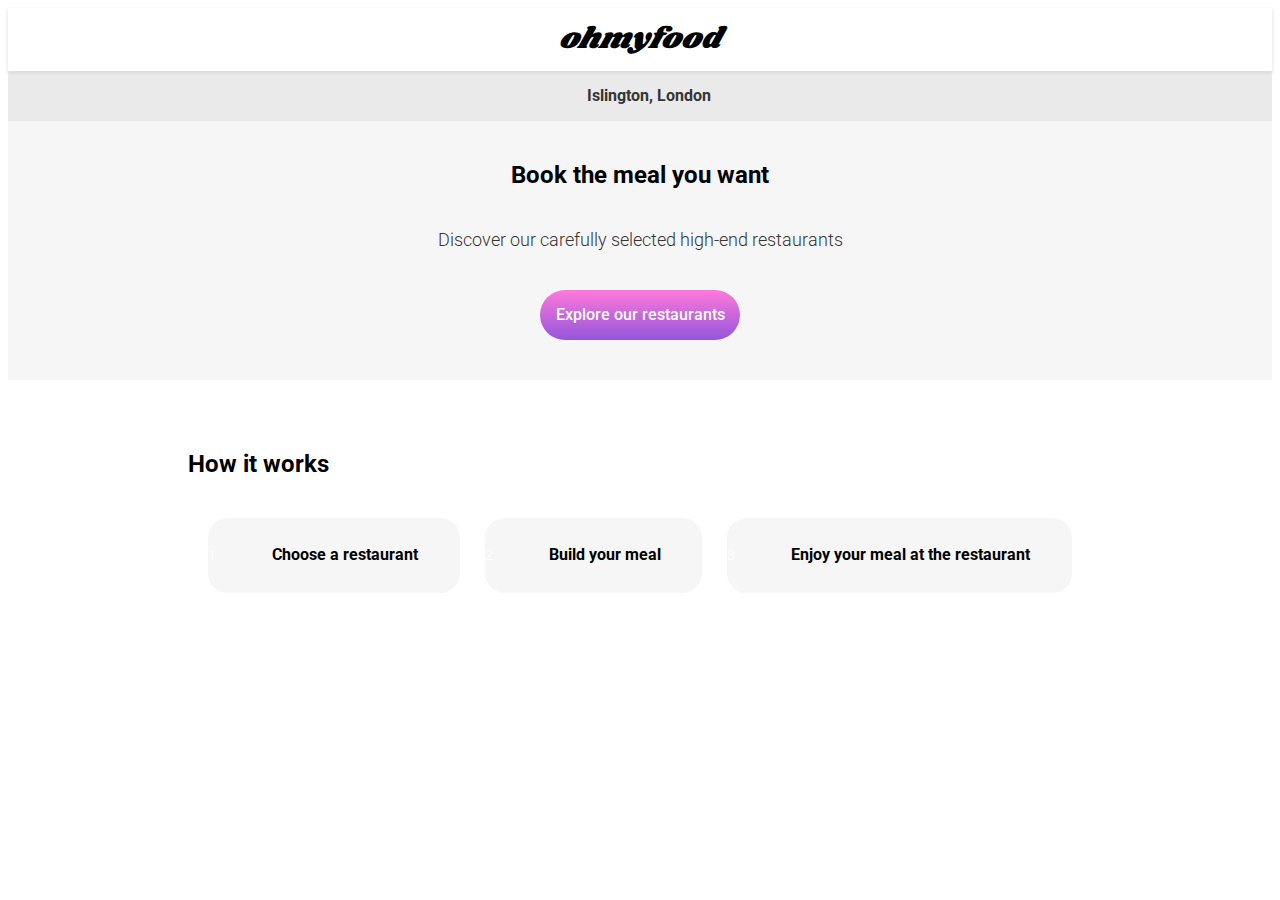
==== index.html @ 56e65142 "Instruction Grid" ====
<!DOCTYPE html>
<html lang="en">

<head>
    <meta charset="UTF-8">
    <meta name="viewport" content="width=device-width, initial-scale=1.0">
    <title>ohmyfood</title>
    <link rel="preconnect" href="https://fonts.googleapis.com">
    <link rel="preconnect" href="https://fonts.gstatic.com" crossorigin>
    <link href='https://fonts.googleapis.com/css?family=Shrikhand' rel='stylesheet'>
    <link href='https://fonts.googleapis.com/css?family=Roboto' rel='stylesheet'>
    <link rel="stylesheet" href="https://cdnjs.cloudflare.com/ajax/libs/font-awesome/6.2.1/css/all.min.css"
        integrity="sha512-MV7K8+y+gLIBoVD59lQIYicR65iaqukzvf/nwasF0nqhPay5w/9lJmVM2hMDcnK1OnMGCdVK+iQrJ7lzPJQd1w=="
        crossorigin="anonymous" referrerpolicy="no-referrer" />
    <link rel="stylesheet" href="./Assets/CSS/main.css">
</head>
<body>
    <header class="block-header">
        <h1 class="__element-title"> ohmyfood </h1>
        <h4 class="__element-location"> <i class="fa-solid fa-location-dot"></i> Islington, London </h4>
    </header>
    <div class="block-main">

        <section class="block-description">
            <h2 class="__element-subtitle"> Book the meal you want </h2>
            <p class="__element-text"> Discover our carefully selected high-end restaurants </p>
            <button class="__modifier-button-gradient-round"> Explore our restaurants </button>
        </section>

        <section class="block-instructions">
            <h2 class="__element-subtitle"> How it works </h2>

            <div class="__element-grid">
                <div class="__element-grid-item">
                    <p class="__element-numberlabel">1<i class="fa-solid fa-circle"></i></p>
                    <div class="__element-label">                     
                        <i class="fa-solid fa-mobile-screen-button __modifier-darken-background"></i>
                        <h4 class="__element-buttontext"> Choose a restaurant </h4>
                    </div>
                </div>

                <div class="__element-grid-item">
                    <p class="__element-numberlabel">2<i class="fa-solid fa-circle"></i></p>
                    <div class="__element-label"> 
                        <i class="fa-solid fa-list __modifier-darken-background"></i>
                        <h4 class="__element-buttontext"> Build your meal </h4>
                    </div>
                </div>

                <div class="__element-grid-item">
                    <p class="__element-numberlabel">3<i class="fa-solid fa-circle"></i></p>
                    <div class="__element-label">        
                        <i class="fa-solid fa-store __modifier-primary-colour"></i>
                        <h4 class="__element-buttontext"> Enjoy your meal at the restaurant </h4>
                    </div>
                </div>
            </div>

        </section>
    </div>
</body>
---- Assets/CSS/main.css ----
h1 {
  font-family: "Shrikhand", serif;
  font-style: italic;
  font-weight: 400;
  font-size: 30px;
  line-height: 43.74px;
  margin: 0;
}

h2 {
  font-family: "Roboto", serif;
  font-weight: 700;
  font-size: 24px;
  line-height: 28.13px;
}

h4 {
  font-family: "Roboto", serif;
  font-weight: bold;
  font-size: 16px;
  text-align: center;
  justify-content: center;
  align-items: center;
  display: flex;
  line-height: 18.75px;
  margin: 0;
}

p {
  font-family: "Roboto", serif;
  font-weight: 300;
  font-size: 18px;
  text-align: center;
  justify-content: center;
  align-items: center;
  display: flex;
  line-height: 21.09px;
  margin: 0;
  color: #353535;
}

.__modifier-primary-colour {
  color: #9356DC;
}

.__modifier-darken-background {
  color: #909090;
}

.__modifier-button-gradient-round {
  border-radius: 25px;
  border: 0;
  box-shadow: 0px 40% 10px #d9d9d9;
  background: linear-gradient(#FF79DA, #9356DC);
  color: white;
  font-family: "Roboto", serif;
  font-weight: bold;
  font-size: 16px;
  text-align: center;
  justify-content: center;
  align-items: center;
  display: flex;
  line-height: 18.75px;
  margin: 0;
  font-weight: 500;
  height: 50px;
  width: 200px;
  margin: 20px;
}

.__modifier-button-round {
  border-radius: 20px;
  border: 0;
  box-shadow: 0px 15px 10px #d9d9d9;
  font-family: "Roboto", serif;
  font-weight: bold;
  font-size: 16px;
  text-align: center;
  justify-content: center;
  align-items: center;
  display: flex;
  line-height: 18.75px;
  margin: 0;
  height: 75px;
  width: 100%;
  margin: 0;
}

.block-header .__element-location {
  color: #353535;
  background-color: #EAEAEA;
  gap: 17px;
  height: 50px;
}
.block-header .__element-title {
  height: 63px;
  box-shadow: 0px 2px 4px #d9d9d9;
  text-align: center;
  justify-content: center;
  align-items: center;
  display: flex;
  position: relative;
}

.block-description {
  height: -moz-fit-content;
  height: fit-content;
  text-align: center;
  justify-content: center;
  align-items: center;
  display: flex;
  flex-direction: column;
  background-color: #F6F6F6;
  padding: 20px;
  gap: 20px;
}
.block-description .__element-subtitle {
  text-align: center;
  justify-content: center;
  align-items: center;
  display: flex;
  position: relative;
}

.block-instructions {
  height: -moz-fit-content;
  height: fit-content;
}
@media only screen and (min-width: 992px) {
  .block-instructions {
    padding: 50px 180px 50px 180px;
  }
}
.block-instructions .__element-grid {
  display: grid;
  grid-template-columns: auto;
  padding: 20px;
  gap: 25px 25px;
}
@media only screen and (min-width: 992px) {
  .block-instructions .__element-grid {
    grid-template-columns: auto auto auto;
    grid-auto-columns: 322px;
  }
}
.block-instructions .__element-grid .__element-grid-item {
  display: flex;
  flex-direction: row;
  background-color: #F6F6F6;
  height: 75px;
  border-radius: 20px;
  padding-right: 10px;
}
.block-instructions .__element-grid .__element-grid-item .__element-label {
  display: flex;
  justify-content: flex-start;
}
.block-instructions .__element-grid .__element-grid-item .__element-label i {
  padding: 28px;
  position: relative;
}
.block-instructions .__element-grid .__element-grid-item .__element-label .__element-buttontext {
  text-align: left;
  position: relative;
}
.block-instructions .__element-grid .__element-grid-item .__element-numberlabel {
  z-index: 100;
  color: white;
  position: relative;
  font-size: 14px;
}
.block-instructions .__element-grid .__element-grid-item .__element-numberlabel i {
  z-index: -1;
  color: #9356DC;
  position: absolute;
  font-size: 25px;
}/*# sourceMappingURL=main.css.map */
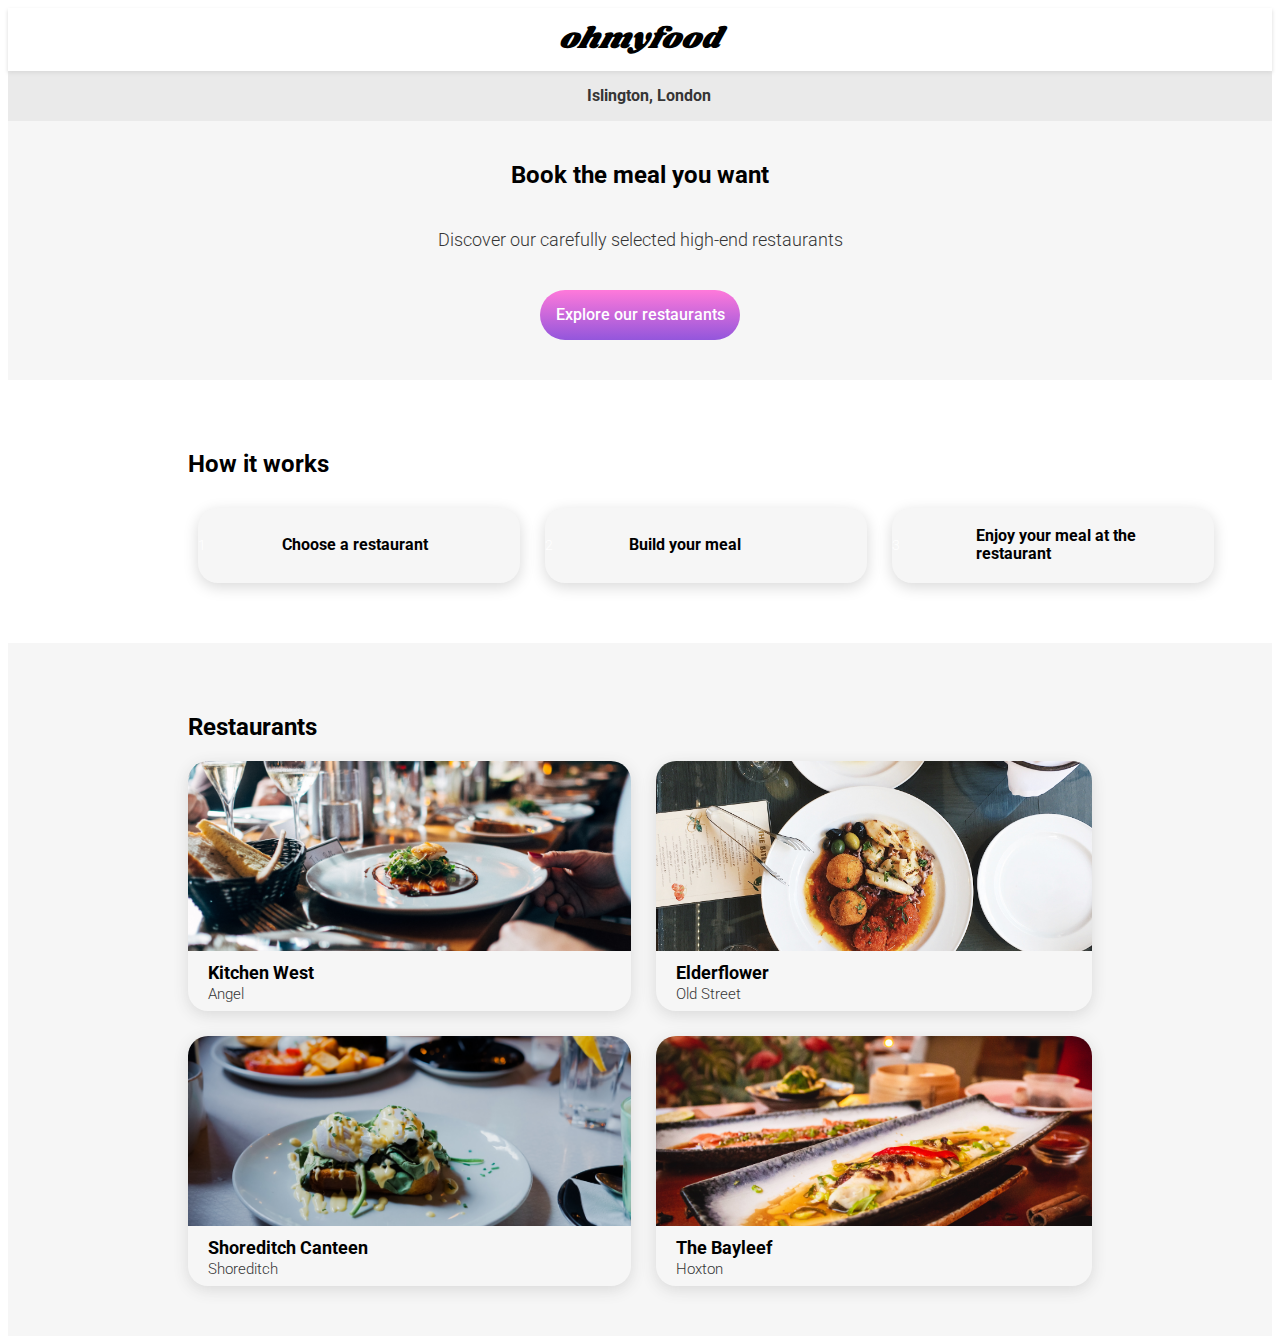
==== commit c3f41ef5: "Restaurant block and polish" ====
--- a/index.html
+++ b/index.html
@@ -27,6 +27,8 @@
             <button class="__modifier-button-gradient-round"> Explore our restaurants </button>
         </section>
 
+        <!-- Instruction Grid -->
+
         <section class="block-instructions">
             <h2 class="__element-subtitle"> How it works </h2>
 
@@ -35,7 +37,7 @@
                     <p class="__element-numberlabel">1<i class="fa-solid fa-circle"></i></p>
                     <div class="__element-label">                     
                         <i class="fa-solid fa-mobile-screen-button __modifier-darken-background"></i>
-                        <h4 class="__element-buttontext"> Choose a restaurant </h4>
+                        <h4 class="__element-text"> Choose a restaurant </h4>
                     </div>
                 </div>
 
@@ -43,7 +45,7 @@
                     <p class="__element-numberlabel">2<i class="fa-solid fa-circle"></i></p>
                     <div class="__element-label"> 
                         <i class="fa-solid fa-list __modifier-darken-background"></i>
-                        <h4 class="__element-buttontext"> Build your meal </h4>
+                        <h4 class="__element-text"> Build your meal </h4>
                     </div>
                 </div>
 
@@ -51,11 +53,70 @@
                     <p class="__element-numberlabel">3<i class="fa-solid fa-circle"></i></p>
                     <div class="__element-label">        
                         <i class="fa-solid fa-store __modifier-primary-colour"></i>
-                        <h4 class="__element-buttontext"> Enjoy your meal at the restaurant </h4>
+                        <h4 class="__element-text"> Enjoy your meal at the restaurant </h4>
                     </div>
                 </div>
             </div>
+        </section>
 
+        <!-- Restaurant Grid -->
+        <section class="block-restaurants">
+            <h2 class="__element-subtitle"> Restaurants </h2>
+            <div class="__element-grid">
+
+                <div class="__element-grid-item">
+                    <figure>
+                        <img src="./Assets/images/restaurants/jay-wennington-N_Y88TWmGwA-unsplash.jpg" alt="Jay Wennington food">
+                        <figcaption>
+                            <div class="__element-text">
+                                <h3>Kitchen West</h3>
+                                <p class="__modifier-sub-text"> Angel </p>
+                            </div>
+                            <i class="fa-regular fa-heart"></i>
+                        </figcaption>
+                    </figure>
+                </div>
+            
+                <div class="__element-grid-item">
+                    <figure>
+                        <img src="./Assets/images/restaurants/stil-u2Lp8tXIcjw-unsplash.jpg" alt="Elderflower food">
+                        <figcaption>
+                            <div class="__element-text">
+                                <h3>Elderflower</h3>
+                                <p class="__modifier-sub-text"> Old Street </p>
+                            </div>
+                            <i class="fa-regular fa-heart"></i>
+                        </figcaption>
+                    </figure>
+                </div>
+                
+                <div class="__element-grid-item">
+                    <figure>
+                        <img src="./Assets/images/restaurants/toa-heftiba-DQKerTsQwi0-unsplash.jpg" alt="Shoreditch Canteen food">
+                        <figcaption>
+                            <div class="__element-text">
+                                <h3>Shoreditch Canteen</h3>
+                                <p class="__modifier-sub-text"> Shoreditch </p>
+                            </div>
+                            <i class="fa-regular fa-heart"></i>
+                        </figcaption>
+                    </figure>
+                </div>
+                
+                <div class="__element-grid-item">
+                    <figure>
+                        <img src="./Assets/images/restaurants/louis-hansel-shotsoflouis-qNBGVyOCY8Q-unsplash.jpg" alt="The Bayleef food">
+                        <figcaption>
+                            <div class="__element-text">
+                                <h3>The Bayleef</h3>
+                                <p class="__modifier-sub-text"> Hoxton </p>
+                            </div>
+                            <i class="fa-regular fa-heart"></i>
+                        </figcaption>
+                    </figure>
+                </div>
+
+            </div>
         </section>
     </div>
 </body>--- a/Assets/CSS/main.css
+++ b/Assets/CSS/main.css
@@ -14,6 +14,13 @@
   line-height: 28.13px;
 }
 
+h3 {
+  font-family: "Roboto", serif;
+  font-weight: 700;
+  font-size: 18px;
+  line-height: 21.09px;
+}
+
 h4 {
   font-family: "Roboto", serif;
   font-weight: bold;
@@ -30,13 +37,23 @@
   font-family: "Roboto", serif;
   font-weight: 300;
   font-size: 18px;
-  text-align: center;
-  justify-content: center;
-  align-items: center;
-  display: flex;
   line-height: 21.09px;
   margin: 0;
   color: #353535;
+}
+
+.__element-grid {
+  display: grid;
+  grid-template-columns: auto;
+  gap: 25px 25px;
+}
+
+.__element-grid-item {
+  border-radius: 20px;
+  border-width: 0;
+  box-shadow: 0px 4px 15px #d9d9d9;
+  display: flex;
+  flex-direction: row;
 }
 
 .__modifier-primary-colour {
@@ -49,7 +66,7 @@
 
 .__modifier-button-gradient-round {
   border-radius: 25px;
-  border: 0;
+  border-width: 0;
   box-shadow: 0px 40% 10px #d9d9d9;
   background: linear-gradient(#FF79DA, #9356DC);
   color: white;
@@ -70,7 +87,7 @@
 
 .__modifier-button-round {
   border-radius: 20px;
-  border: 0;
+  border-width: 0;
   box-shadow: 0px 15px 10px #d9d9d9;
   font-family: "Roboto", serif;
   font-weight: bold;
@@ -84,6 +101,11 @@
   height: 75px;
   width: 100%;
   margin: 0;
+}
+
+.__modifier-sub-text {
+  font-size: 15px;
+  line-height: 19.92px;
 }
 
 .block-header .__element-location {
@@ -123,49 +145,55 @@
 }
 
 .block-instructions {
+  padding: 30px 5px;
   height: -moz-fit-content;
   height: fit-content;
 }
 @media only screen and (min-width: 992px) {
   .block-instructions {
-    padding: 50px 180px 50px 180px;
+    padding: 50px 180px;
+  }
+}
+@media only screen and (min-width: 1650px) {
+  .block-instructions {
+    padding: 50px 360px;
   }
 }
 .block-instructions .__element-grid {
-  display: grid;
-  grid-template-columns: auto;
-  padding: 20px;
-  gap: 25px 25px;
-}
-@media only screen and (min-width: 992px) {
+  padding: 10px;
+}
+@media only screen and (min-width: 1200px) {
   .block-instructions .__element-grid {
     grid-template-columns: auto auto auto;
     grid-auto-columns: 322px;
   }
 }
 .block-instructions .__element-grid .__element-grid-item {
-  display: flex;
-  flex-direction: row;
   background-color: #F6F6F6;
   height: 75px;
-  border-radius: 20px;
-  padding-right: 10px;
+  width: 322px;
 }
 .block-instructions .__element-grid .__element-grid-item .__element-label {
   display: flex;
   justify-content: flex-start;
+  text-wrap: wrap;
+  margin-left: 20px;
 }
 .block-instructions .__element-grid .__element-grid-item .__element-label i {
   padding: 28px;
   position: relative;
 }
-.block-instructions .__element-grid .__element-grid-item .__element-label .__element-buttontext {
+.block-instructions .__element-grid .__element-grid-item .__element-label .__element-text {
   text-align: left;
   position: relative;
 }
 .block-instructions .__element-grid .__element-grid-item .__element-numberlabel {
   z-index: 100;
   color: white;
+  text-align: center;
+  justify-content: center;
+  align-items: center;
+  display: flex;
   position: relative;
   font-size: 14px;
 }
@@ -174,4 +202,61 @@
   color: #9356DC;
   position: absolute;
   font-size: 25px;
+}
+
+.block-restaurants {
+  padding: 30px 5px;
+  height: -moz-fit-content;
+  height: fit-content;
+  background-color: #F6F6F6;
+}
+@media only screen and (min-width: 992px) {
+  .block-restaurants {
+    padding: 50px 180px;
+  }
+}
+@media only screen and (min-width: 1650px) {
+  .block-restaurants {
+    padding: 50px 360px;
+  }
+}
+@media only screen and (min-width: 992px) {
+  .block-restaurants .__element-grid {
+    grid-template-columns: auto auto;
+    grid-auto-columns: 490px;
+  }
+}
+.block-restaurants .__element-grid .__element-grid-item {
+  flex-direction: column;
+  height: 250px;
+  max-width: 490px;
+}
+.block-restaurants .__element-grid .__element-grid-item figure {
+  margin: 0;
+  overflow: hidden;
+  border-radius: 20px 20px 0 0;
+}
+.block-restaurants .__element-grid .__element-grid-item figure img {
+  width: 100%;
+  height: 190px;
+  padding-bottom: 5px;
+  -o-object-fit: cover;
+     object-fit: cover;
+}
+.block-restaurants .__element-grid .__element-grid-item figure figcaption {
+  display: flex;
+  flex-direction: row;
+  justify-content: space-between;
+  align-items: center;
+}
+.block-restaurants .__element-grid .__element-grid-item figure figcaption * {
+  margin: 0;
+  padding: 1px 10px;
+}
+.block-restaurants .__element-grid .__element-grid-item figure .__element-text {
+  display: flex;
+  flex-direction: column;
+}
+.block-restaurants .__element-grid .__element-grid-item figure i {
+  font-size: 22px;
 }/*# sourceMappingURL=main.css.map */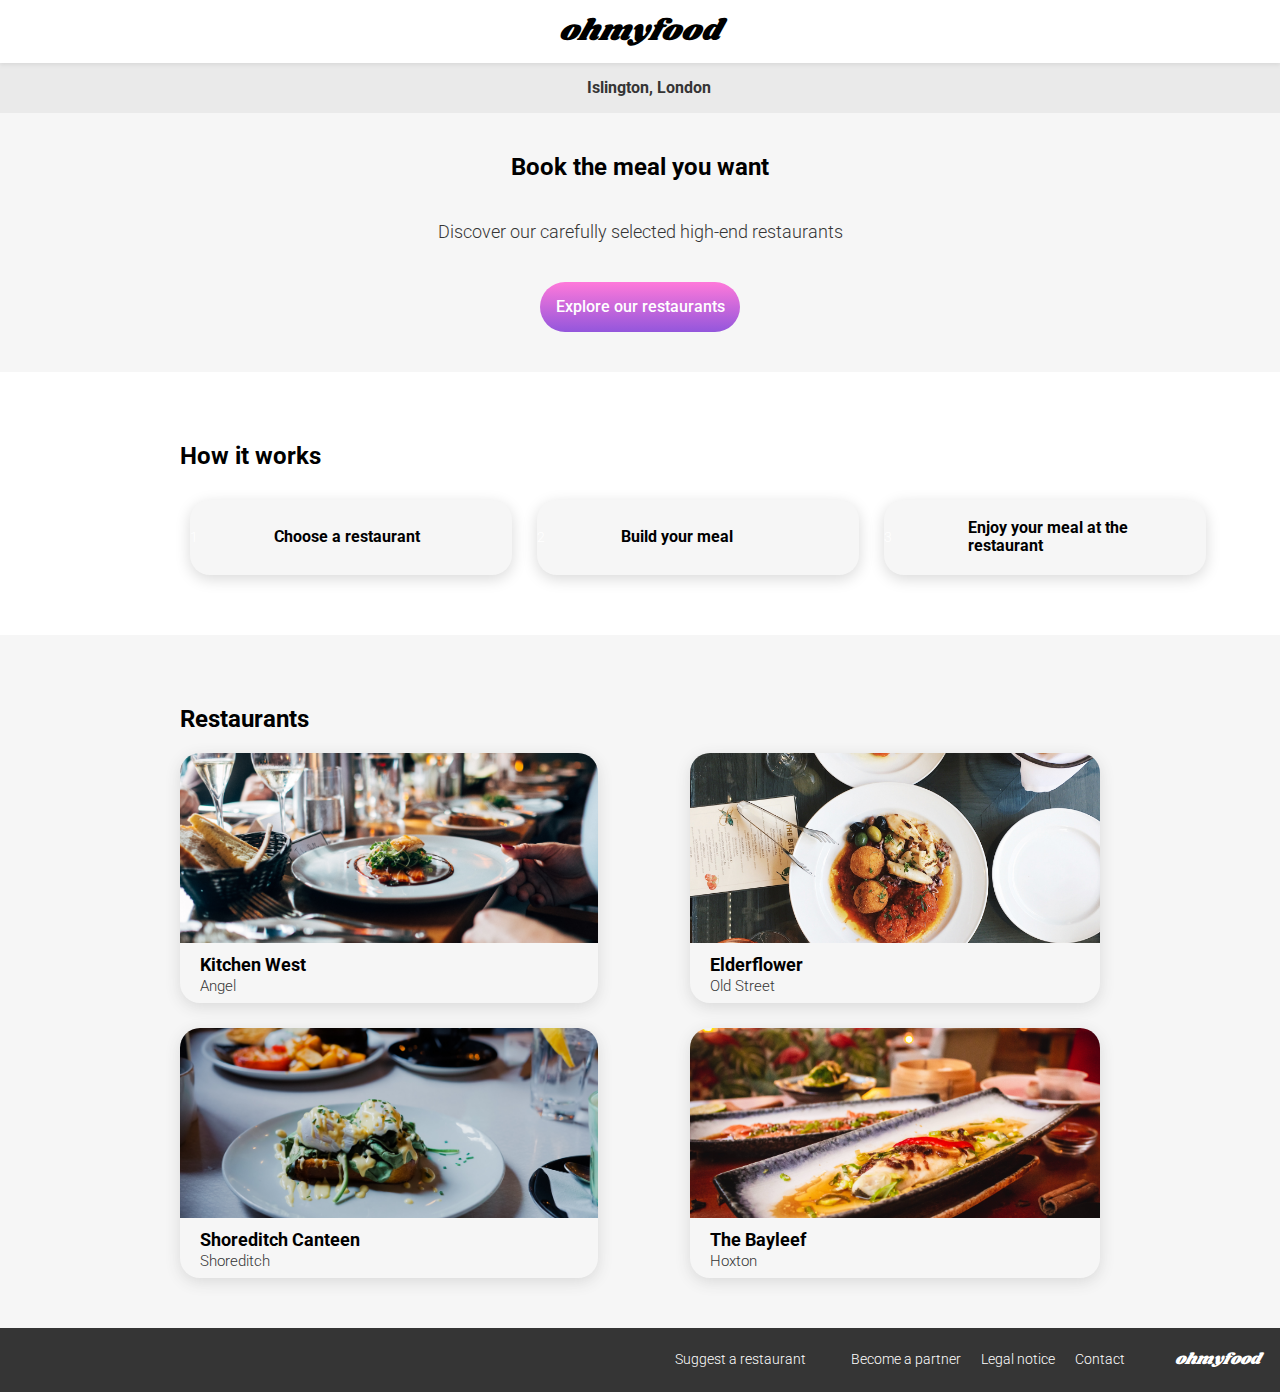
==== commit 89ebe6ae: "Footer and Web Responsiveness" ====
--- a/index.html
+++ b/index.html
@@ -15,12 +15,16 @@
     <link rel="stylesheet" href="./Assets/CSS/main.css">
 </head>
 <body>
+    <!-- Header Block -->
     <header class="block-header">
+        <!-- Title -->
         <h1 class="__element-title"> ohmyfood </h1>
+        <!-- Location -->
         <h4 class="__element-location"> <i class="fa-solid fa-location-dot"></i> Islington, London </h4>
     </header>
+    <!-- Main Block -->
     <div class="block-main">
-
+        <!-- Website intro and navigation -->
         <section class="block-description">
             <h2 class="__element-subtitle"> Book the meal you want </h2>
             <p class="__element-text"> Discover our carefully selected high-end restaurants </p>
@@ -60,6 +64,7 @@
         </section>
 
         <!-- Restaurant Grid -->
+
         <section class="block-restaurants">
             <h2 class="__element-subtitle"> Restaurants </h2>
             <div class="__element-grid">
@@ -115,8 +120,18 @@
                         </figcaption>
                     </figure>
                 </div>
-
             </div>
         </section>
+
+        <!-- Footer -->
+        <footer class="block-footer">
+            <h1 class="__element-title"> ohmyfood </h1>
+            <nav class="__element-navbar">
+                <div class="__element-navitem"> <i class="fa-solid fa-utensils"></i> <p>  Suggest a restaurant</p> </div>
+                <div class="__element-navitem"> <i class="fa-solid fa-handshake-angle"></i> <p>Become a partner</p> </div>
+                <div class="__element-navitem"> <p>Legal notice</p> </div>
+                <div class="__element-navitem"> <p>Contact</p> </div>
+            </nav>
+        </footer>
     </div>
 </body>--- a/Assets/CSS/main.css
+++ b/Assets/CSS/main.css
@@ -46,6 +46,8 @@
   display: grid;
   grid-template-columns: auto;
   gap: 25px 25px;
+  align-items: center;
+  justify-items: center;
 }
 
 .__element-grid-item {
@@ -54,6 +56,7 @@
   box-shadow: 0px 4px 15px #d9d9d9;
   display: flex;
   flex-direction: row;
+  width: 100%;
 }
 
 .__modifier-primary-colour {
@@ -108,6 +111,17 @@
   line-height: 19.92px;
 }
 
+html {
+  height: 100%;
+}
+
+body {
+  margin: 0;
+  height: 100%;
+  display: flex;
+  flex-direction: column;
+}
+
 .block-header .__element-location {
   color: #353535;
   background-color: #EAEAEA;
@@ -146,8 +160,12 @@
 
 .block-instructions {
   padding: 30px 5px;
+  margin: 0;
   height: -moz-fit-content;
   height: fit-content;
+  display: inline-block;
+  box-sizing: border-box;
+  width: 100%;
 }
 @media only screen and (min-width: 992px) {
   .block-instructions {
@@ -157,6 +175,11 @@
 @media only screen and (min-width: 1650px) {
   .block-instructions {
     padding: 50px 360px;
+  }
+}
+@media only screen and (min-width: 2440px) {
+  .block-instructions {
+    padding: 50px 720px;
   }
 }
 .block-instructions .__element-grid {
@@ -206,8 +229,12 @@
 
 .block-restaurants {
   padding: 30px 5px;
+  margin: 0;
   height: -moz-fit-content;
   height: fit-content;
+  display: inline-block;
+  box-sizing: border-box;
+  width: 100%;
   background-color: #F6F6F6;
 }
 @media only screen and (min-width: 992px) {
@@ -220,10 +247,17 @@
     padding: 50px 360px;
   }
 }
+@media only screen and (min-width: 2440px) {
+  .block-restaurants {
+    padding: 50px 720px;
+  }
+}
 @media only screen and (min-width: 992px) {
   .block-restaurants .__element-grid {
     grid-template-columns: auto auto;
     grid-auto-columns: 490px;
+    -moz-column-gap: 10%;
+         column-gap: 10%;
   }
 }
 .block-restaurants .__element-grid .__element-grid-item {
@@ -259,4 +293,53 @@
 }
 .block-restaurants .__element-grid .__element-grid-item figure i {
   font-size: 22px;
+}
+
+.block-footer * {
+  color: white;
+}
+
+.block-footer {
+  background-color: #353535;
+  padding: 10px 20px;
+  display: flex;
+  flex-direction: column;
+  align-items: flex-start;
+}
+@media only screen and (min-width: 992px) {
+  .block-footer {
+    flex-direction: row-reverse;
+    align-items: center;
+  }
+}
+.block-footer .__element-title {
+  font-size: 16px;
+}
+.block-footer .__element-navbar * {
+  text-align: left;
+  font-size: 14px;
+}
+.block-footer .__element-navbar {
+  text-align: left;
+  justify-content: left;
+  align-items: flex-start;
+  display: flex;
+  display: flex;
+  flex-direction: column;
+  align-items: flex-start;
+  padding-right: 30px;
+}
+@media only screen and (min-width: 992px) {
+  .block-footer .__element-navbar {
+    flex-direction: row;
+    align-items: center;
+  }
+}
+.block-footer .__element-navbar .__element-navitem {
+  padding-right: 20px;
+  display: flex;
+}
+.block-footer .__element-navbar .__element-navitem i {
+  width: 15px;
+  padding-right: 10px;
 }/*# sourceMappingURL=main.css.map */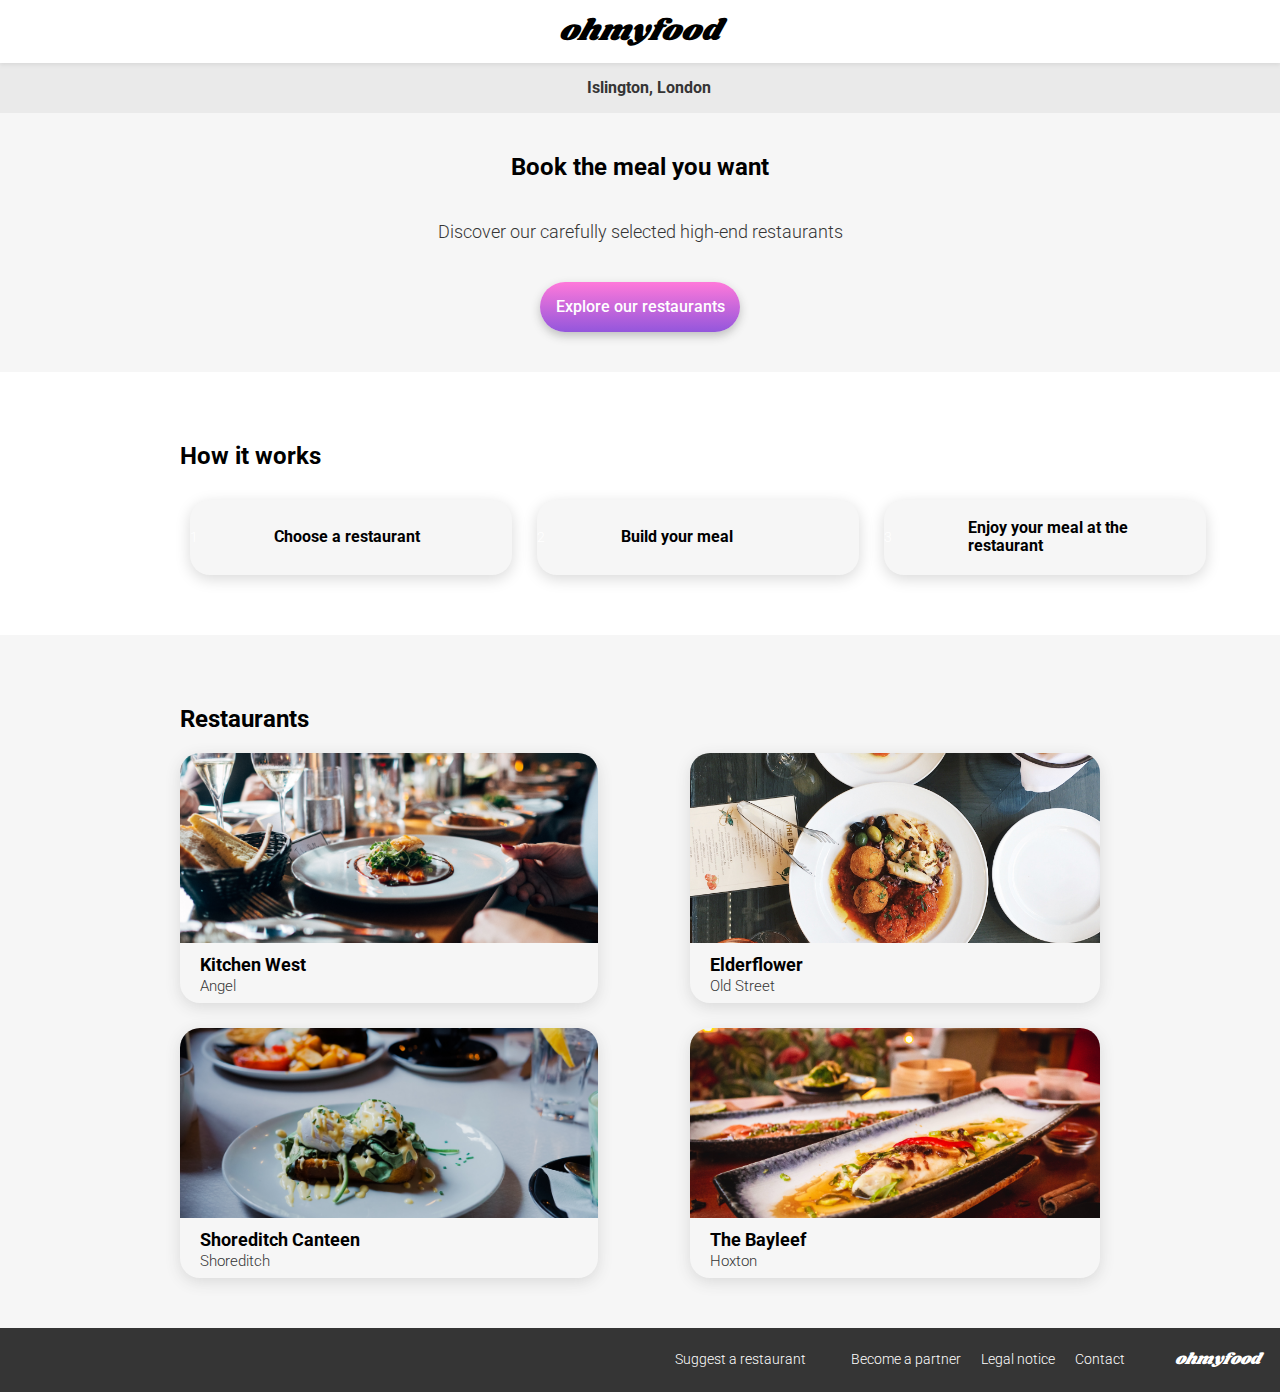
==== commit 595e527d: "Animations" ====
--- a/index.html
+++ b/index.html
@@ -28,7 +28,7 @@
         <section class="block-description">
             <h2 class="__element-subtitle"> Book the meal you want </h2>
             <p class="__element-text"> Discover our carefully selected high-end restaurants </p>
-            <button class="__modifier-button-gradient-round"> Explore our restaurants </button>
+            <button class="__element-explore-button __modifier-button-gradient-round"> Explore our restaurants </button>
         </section>
 
         <!-- Instruction Grid -->
@@ -77,7 +77,10 @@
                                 <h3>Kitchen West</h3>
                                 <p class="__modifier-sub-text"> Angel </p>
                             </div>
-                            <i class="fa-regular fa-heart"></i>
+                            <button class="__element-like-button">
+                                <i class="fa-regular fa-heart"></i>
+                                <i class="fa-solid fa-heart"></i>
+                            </button>
                         </figcaption>
                     </figure>
                 </div>
@@ -90,7 +93,10 @@
                                 <h3>Elderflower</h3>
                                 <p class="__modifier-sub-text"> Old Street </p>
                             </div>
-                            <i class="fa-regular fa-heart"></i>
+                            <button class="__element-like-button">
+                                <i class="fa-regular fa-heart"></i>
+                                <i class="fa-solid fa-heart"></i>
+                            </button>
                         </figcaption>
                     </figure>
                 </div>
@@ -103,7 +109,10 @@
                                 <h3>Shoreditch Canteen</h3>
                                 <p class="__modifier-sub-text"> Shoreditch </p>
                             </div>
-                            <i class="fa-regular fa-heart"></i>
+                            <button class="__element-like-button">
+                                <i class="fa-regular fa-heart"></i>
+                                <i class="fa-solid fa-heart"></i>
+                            </button>
                         </figcaption>
                     </figure>
                 </div>
@@ -116,7 +125,10 @@
                                 <h3>The Bayleef</h3>
                                 <p class="__modifier-sub-text"> Hoxton </p>
                             </div>
-                            <i class="fa-regular fa-heart"></i>
+                            <button class="__element-like-button">
+                                <i class="fa-regular fa-heart"></i>
+                                <i class="fa-solid fa-heart"></i>
+                            </button>
                         </figcaption>
                     </figure>
                 </div>
--- a/Assets/CSS/main.css
+++ b/Assets/CSS/main.css
@@ -1,3 +1,19 @@
+@keyframes fade-out {
+  from {
+    color: black;
+  }
+  to {
+    color: transparent;
+  }
+}
+@keyframes fade-in {
+  from {
+    color: black;
+  }
+  to {
+    color: blue;
+  }
+}
 h1 {
   font-family: "Shrikhand", serif;
   font-style: italic;
@@ -111,6 +127,47 @@
   line-height: 19.92px;
 }
 
+.__element-like-button {
+  border: 0;
+  background-color: transparent;
+}
+.__element-like-button i {
+  position: absolute;
+  font-size: 22px;
+  transition: opacity 0.2s linear;
+}
+.__element-like-button .fa-regular {
+  -webkit-background-clip: text;
+          background-clip: text;
+  color: black;
+  opacity: 1;
+}
+.__element-like-button .fa-solid {
+  position: relative;
+  background: linear-gradient(#FF79DA, #9356DC);
+  -webkit-background-clip: text;
+          background-clip: text;
+  color: transparent;
+  opacity: 0;
+}
+.__element-like-button:focus .fa-solid {
+  opacity: 1;
+}
+.__element-like-button:focus .fa-regular {
+  -webkit-background-clip: text;
+          background-clip: text;
+  opacity: 0;
+}
+
+@media only screen and (min-width: 992px) {
+  .__element-explore-button {
+    transition: filter 0.2s linear;
+  }
+  .__element-explore-button:hover {
+    filter: brightness(1.2);
+  }
+}
+
 html {
   height: 100%;
 }
@@ -156,6 +213,9 @@
   align-items: center;
   display: flex;
   position: relative;
+}
+.block-description .__element-explore-button {
+  box-shadow: 0px 4px 10px #bfbfbf;
 }
 
 .block-instructions {
@@ -291,9 +351,6 @@
   display: flex;
   flex-direction: column;
 }
-.block-restaurants .__element-grid .__element-grid-item figure i {
-  font-size: 22px;
-}
 
 .block-footer * {
   color: white;
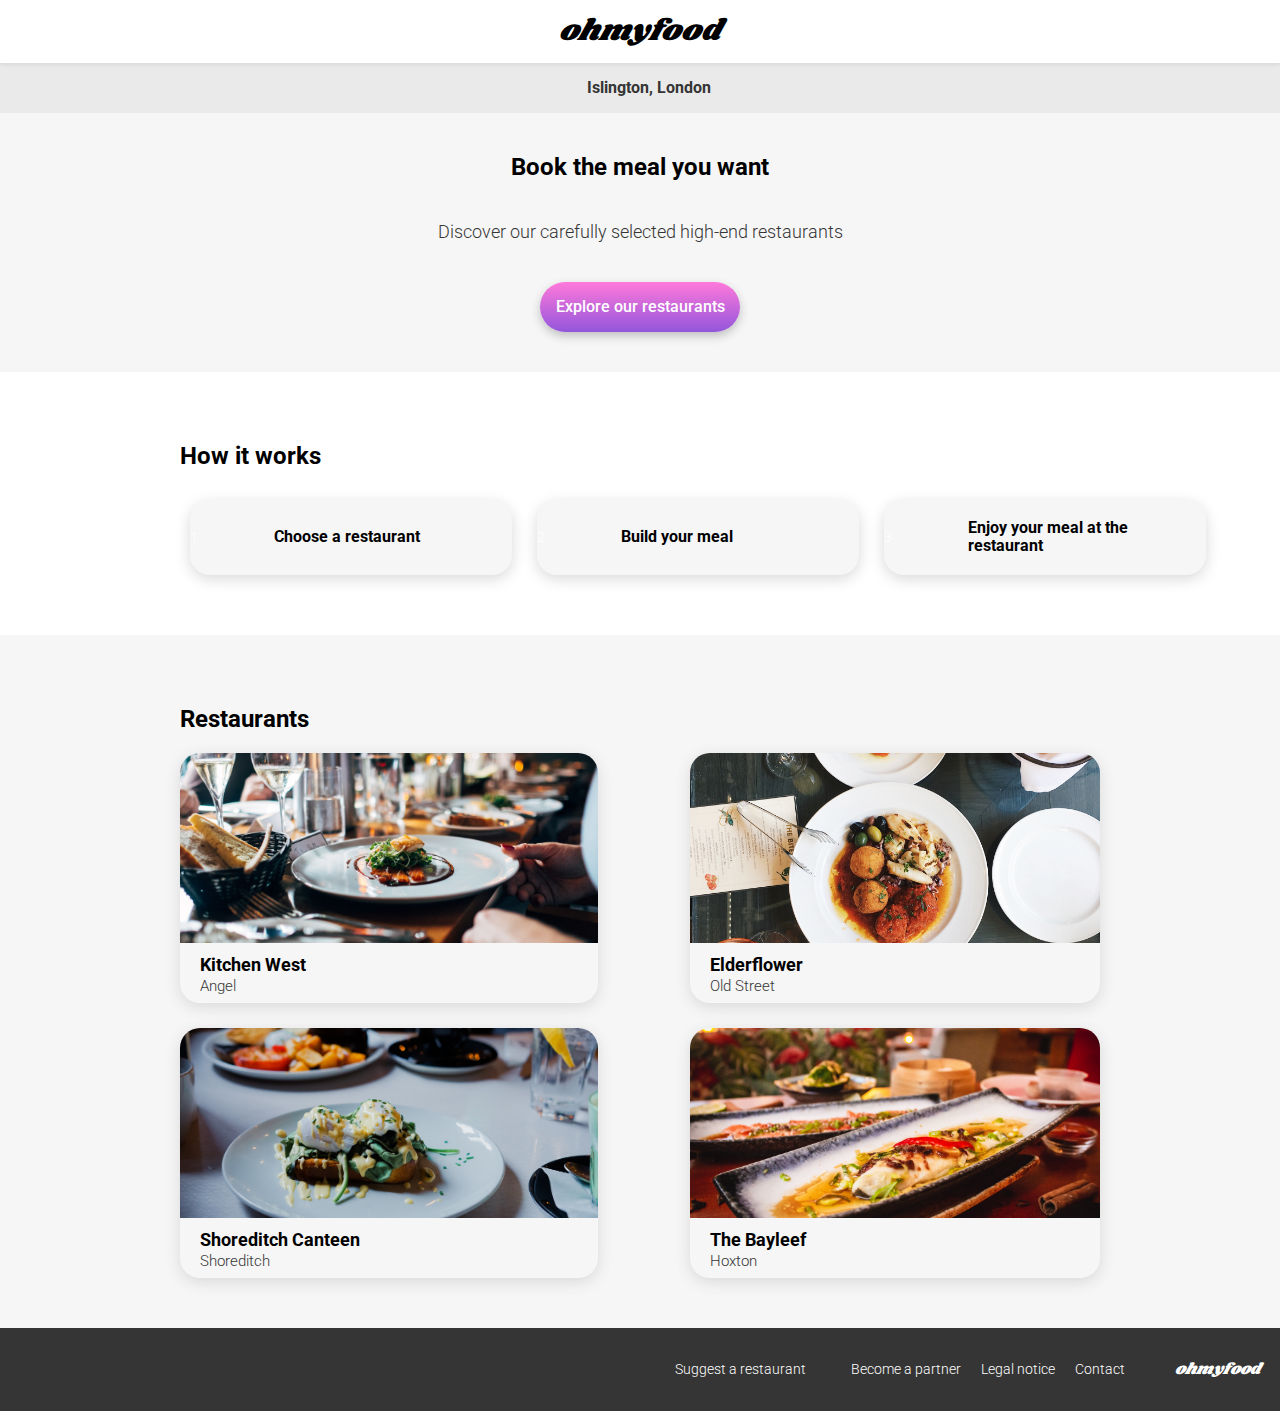
==== commit 3e95904c: "Menu Page" ====
--- a/index.html
+++ b/index.html
@@ -14,11 +14,11 @@
         crossorigin="anonymous" referrerpolicy="no-referrer" />
     <link rel="stylesheet" href="./Assets/CSS/main.css">
 </head>
-<body>
+<body class="page-home">
     <!-- Header Block -->
     <header class="block-header">
         <!-- Title -->
-        <h1 class="__element-title"> ohmyfood </h1>
+        <h1 class="__element-title __modifier-title-fade"> ohmyfood </h1>
         <!-- Location -->
         <h4 class="__element-location"> <i class="fa-solid fa-location-dot"></i> Islington, London </h4>
     </header>
--- a/Assets/CSS/main.css
+++ b/Assets/CSS/main.css
@@ -14,6 +14,24 @@
     color: blue;
   }
 }
+html {
+  height: 100%;
+}
+
+body {
+  margin: 0;
+  height: 100%;
+  display: flex;
+  flex-direction: column;
+}
+
+img {
+  width: 100%;
+  -o-object-fit: cover;
+     object-fit: cover;
+  max-height: 383px;
+}
+
 h1 {
   font-family: "Shrikhand", serif;
   font-style: italic;
@@ -49,13 +67,80 @@
   margin: 0;
 }
 
-p {
+h5 {
   font-family: "Roboto", serif;
   font-weight: 300;
   font-size: 18px;
   line-height: 21.09px;
   margin: 0;
   color: #353535;
+  font-size: 14px;
+  line-height: 18.75px;
+  text-transform: uppercase;
+  border: 0;
+  border-bottom: 3px solid;
+  -o-border-image: linear-gradient(to right, #99E2D0 10%, transparent 10%) 100% 0;
+     border-image: linear-gradient(to right, #99E2D0 10%, transparent 10%) 100% 0;
+  padding-bottom: 3px;
+}
+
+p {
+  font-family: "Roboto", serif;
+  font-weight: 300;
+  font-size: 18px;
+  line-height: 21.09px;
+  margin: 0;
+  color: #353535;
+}
+
+.block-footer * {
+  color: white;
+}
+
+.block-footer {
+  position: relative;
+  background-color: #353535;
+  padding: 10px 20px;
+  display: flex;
+  flex-direction: column;
+  align-items: flex-start;
+}
+@media only screen and (min-width: 992px) {
+  .block-footer {
+    flex-direction: row-reverse;
+    align-items: center;
+  }
+}
+.block-footer .__element-title {
+  font-size: 16px;
+}
+.block-footer .__element-navbar * {
+  text-align: left;
+  font-size: 14px;
+}
+.block-footer .__element-navbar {
+  text-align: left;
+  justify-content: left;
+  align-items: flex-start;
+  display: flex;
+  display: flex;
+  flex-direction: column;
+  align-items: flex-start;
+  padding-right: 30px;
+}
+@media only screen and (min-width: 992px) {
+  .block-footer .__element-navbar {
+    flex-direction: row;
+    align-items: center;
+  }
+}
+.block-footer .__element-navbar .__element-navitem {
+  padding-right: 20px;
+  display: flex;
+}
+.block-footer .__element-navbar .__element-navitem i {
+  width: 15px;
+  padding-right: 10px;
 }
 
 .__element-grid {
@@ -73,6 +158,15 @@
   display: flex;
   flex-direction: row;
   width: 100%;
+}
+
+.__element-title {
+  height: 63px;
+  text-align: center;
+  justify-content: center;
+  align-items: center;
+  display: flex;
+  position: relative;
 }
 
 .__modifier-primary-colour {
@@ -127,6 +221,14 @@
   line-height: 19.92px;
 }
 
+.__modifier-title-fade {
+  box-shadow: 0px 2px 4px #d9d9d9;
+}
+
+.__modifier-gap {
+  gap: 40px;
+}
+
 .__element-like-button {
   border: 0;
   background-color: transparent;
@@ -159,6 +261,11 @@
   opacity: 0;
 }
 
+.__element-explore-button {
+  justify-self: center;
+  box-shadow: 0px 4px 10px #bfbfbf;
+  margin: 20px 0px;
+}
 @media only screen and (min-width: 992px) {
   .__element-explore-button {
     transition: filter 0.2s linear;
@@ -168,34 +275,13 @@
   }
 }
 
-html {
-  height: 100%;
-}
-
-body {
-  margin: 0;
-  height: 100%;
-  display: flex;
-  flex-direction: column;
-}
-
-.block-header .__element-location {
+.page-home .block-header .__element-location {
   color: #353535;
   background-color: #EAEAEA;
   gap: 17px;
   height: 50px;
 }
-.block-header .__element-title {
-  height: 63px;
-  box-shadow: 0px 2px 4px #d9d9d9;
-  text-align: center;
-  justify-content: center;
-  align-items: center;
-  display: flex;
-  position: relative;
-}
-
-.block-description {
+.page-home .block-description {
   height: -moz-fit-content;
   height: fit-content;
   text-align: center;
@@ -207,18 +293,14 @@
   padding: 20px;
   gap: 20px;
 }
-.block-description .__element-subtitle {
-  text-align: center;
-  justify-content: center;
-  align-items: center;
-  display: flex;
-  position: relative;
-}
-.block-description .__element-explore-button {
-  box-shadow: 0px 4px 10px #bfbfbf;
-}
-
-.block-instructions {
+.page-home .block-description .__element-subtitle {
+  text-align: center;
+  justify-content: center;
+  align-items: center;
+  display: flex;
+  position: relative;
+}
+.page-home .block-instructions {
   padding: 30px 5px;
   margin: 0;
   height: -moz-fit-content;
@@ -228,49 +310,50 @@
   width: 100%;
 }
 @media only screen and (min-width: 992px) {
-  .block-instructions {
+  .page-home .block-instructions {
     padding: 50px 180px;
   }
 }
 @media only screen and (min-width: 1650px) {
-  .block-instructions {
+  .page-home .block-instructions {
     padding: 50px 360px;
   }
 }
 @media only screen and (min-width: 2440px) {
-  .block-instructions {
+  .page-home .block-instructions {
     padding: 50px 720px;
   }
 }
-.block-instructions .__element-grid {
+.page-home .block-instructions .__element-grid {
   padding: 10px;
 }
 @media only screen and (min-width: 1200px) {
-  .block-instructions .__element-grid {
+  .page-home .block-instructions .__element-grid {
     grid-template-columns: auto auto auto;
     grid-auto-columns: 322px;
   }
 }
-.block-instructions .__element-grid .__element-grid-item {
+.page-home .block-instructions .__element-grid .__element-grid-item {
+  display: flex;
   background-color: #F6F6F6;
   height: 75px;
   width: 322px;
 }
-.block-instructions .__element-grid .__element-grid-item .__element-label {
+.page-home .block-instructions .__element-grid .__element-grid-item .__element-label {
   display: flex;
   justify-content: flex-start;
   text-wrap: wrap;
   margin-left: 20px;
 }
-.block-instructions .__element-grid .__element-grid-item .__element-label i {
+.page-home .block-instructions .__element-grid .__element-grid-item .__element-label i {
   padding: 28px;
   position: relative;
 }
-.block-instructions .__element-grid .__element-grid-item .__element-label .__element-text {
+.page-home .block-instructions .__element-grid .__element-grid-item .__element-label .__element-text {
   text-align: left;
   position: relative;
 }
-.block-instructions .__element-grid .__element-grid-item .__element-numberlabel {
+.page-home .block-instructions .__element-grid .__element-grid-item .__element-numberlabel {
   z-index: 100;
   color: white;
   text-align: center;
@@ -280,14 +363,13 @@
   position: relative;
   font-size: 14px;
 }
-.block-instructions .__element-grid .__element-grid-item .__element-numberlabel i {
+.page-home .block-instructions .__element-grid .__element-grid-item .__element-numberlabel i {
   z-index: -1;
   color: #9356DC;
   position: absolute;
   font-size: 25px;
 }
-
-.block-restaurants {
+.page-home .block-restaurants {
   padding: 30px 5px;
   margin: 0;
   height: -moz-fit-content;
@@ -298,105 +380,103 @@
   background-color: #F6F6F6;
 }
 @media only screen and (min-width: 992px) {
-  .block-restaurants {
+  .page-home .block-restaurants {
     padding: 50px 180px;
   }
 }
 @media only screen and (min-width: 1650px) {
-  .block-restaurants {
+  .page-home .block-restaurants {
     padding: 50px 360px;
   }
 }
 @media only screen and (min-width: 2440px) {
-  .block-restaurants {
+  .page-home .block-restaurants {
     padding: 50px 720px;
   }
 }
 @media only screen and (min-width: 992px) {
-  .block-restaurants .__element-grid {
+  .page-home .block-restaurants .__element-grid {
     grid-template-columns: auto auto;
     grid-auto-columns: 490px;
     -moz-column-gap: 10%;
          column-gap: 10%;
   }
 }
-.block-restaurants .__element-grid .__element-grid-item {
+.page-home .block-restaurants .__element-grid .__element-grid-item {
   flex-direction: column;
   height: 250px;
   max-width: 490px;
 }
-.block-restaurants .__element-grid .__element-grid-item figure {
+.page-home .block-restaurants .__element-grid .__element-grid-item figure {
   margin: 0;
   overflow: hidden;
   border-radius: 20px 20px 0 0;
 }
-.block-restaurants .__element-grid .__element-grid-item figure img {
-  width: 100%;
+.page-home .block-restaurants .__element-grid .__element-grid-item figure img {
   height: 190px;
   padding-bottom: 5px;
-  -o-object-fit: cover;
-     object-fit: cover;
-}
-.block-restaurants .__element-grid .__element-grid-item figure figcaption {
+}
+.page-home .block-restaurants .__element-grid .__element-grid-item figure figcaption {
   display: flex;
   flex-direction: row;
   justify-content: space-between;
   align-items: center;
 }
-.block-restaurants .__element-grid .__element-grid-item figure figcaption * {
+.page-home .block-restaurants .__element-grid .__element-grid-item figure figcaption * {
   margin: 0;
   padding: 1px 10px;
 }
-.block-restaurants .__element-grid .__element-grid-item figure .__element-text {
-  display: flex;
-  flex-direction: column;
-}
-
-.block-footer * {
-  color: white;
-}
-
-.block-footer {
-  background-color: #353535;
-  padding: 10px 20px;
-  display: flex;
-  flex-direction: column;
-  align-items: flex-start;
-}
-@media only screen and (min-width: 992px) {
-  .block-footer {
-    flex-direction: row-reverse;
-    align-items: center;
-  }
-}
-.block-footer .__element-title {
-  font-size: 16px;
-}
-.block-footer .__element-navbar * {
-  text-align: left;
-  font-size: 14px;
-}
-.block-footer .__element-navbar {
-  text-align: left;
-  justify-content: left;
-  align-items: flex-start;
-  display: flex;
-  display: flex;
-  flex-direction: column;
-  align-items: flex-start;
-  padding-right: 30px;
-}
-@media only screen and (min-width: 992px) {
-  .block-footer .__element-navbar {
-    flex-direction: row;
-    align-items: center;
-  }
-}
-.block-footer .__element-navbar .__element-navitem {
-  padding-right: 20px;
-  display: flex;
-}
-.block-footer .__element-navbar .__element-navitem i {
-  width: 15px;
-  padding-right: 10px;
+.page-home .block-restaurants .__element-grid .__element-grid-item figure .__element-text {
+  display: flex;
+  flex-direction: column;
+}
+
+.page-menu .block-menu {
+  padding: 30px 5px;
+  width: auto;
+  background-color: #F6F6F6;
+  position: relative;
+  border: 1px;
+  border-radius: 40px 40px 0px 0px;
+  gap: 40px;
+  padding: 40px 20px;
+  margin-top: -40px;
+  display: flex;
+  flex-direction: column;
+}
+@media only screen and (min-width: 992px) {
+  .page-menu .block-menu {
+    padding: 50px 250px;
+    margin: -40px 200px -20px 200px;
+  }
+}
+.page-menu .block-menu header {
+  display: flex;
+  justify-content: space-between;
+  flex-direction: row;
+}
+.page-menu .block-menu .__element-menugrid {
+  flex: none;
+  display: grid;
+  grid-template-columns: none;
+  gap: 15px;
+}
+.page-menu .block-menu .__element-menugrid .__element-grid-item {
+  background-color: white;
+  padding: 10px;
+  flex-direction: column;
+}
+.page-menu .block-menu .__element-menugrid .__element-grid-item h3 {
+  margin: 5px 5px;
+}
+.page-menu .block-menu .__element-menugrid .__element-grid-item .__element-label {
+  display: flex;
+  flex-direction: row;
+  justify-content: space-between;
+  width: 95%;
+}
+.page-menu .block-menu .__element-menugrid .__element-grid-item .__element-label * {
+  text-align: start;
+  margin: 0px 0px 5px 5px;
+  font-size: 13px;
 }/*# sourceMappingURL=main.css.map */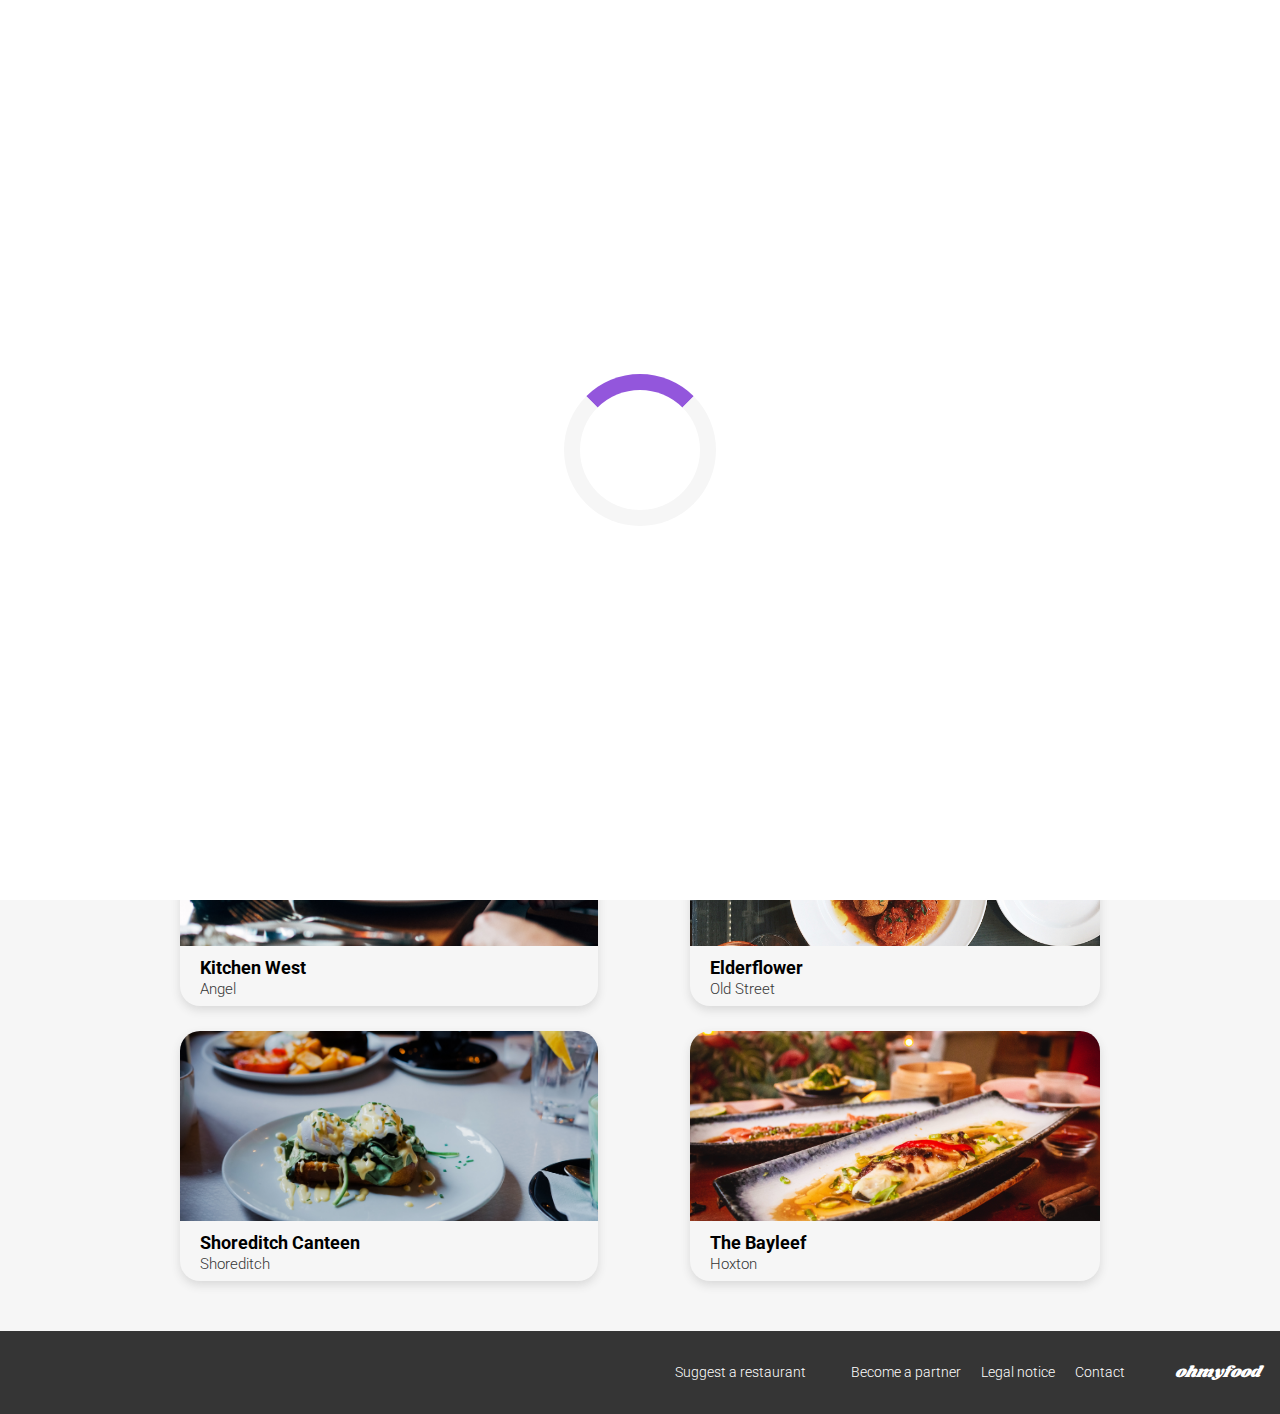
==== commit 93df8ada: "Animations" ====
--- a/index.html
+++ b/index.html
@@ -15,20 +15,25 @@
     <link rel="stylesheet" href="./Assets/CSS/main.css">
 </head>
 <body class="page-home">
+    <section class="block-loader">
+        <div class="__element-loader"></div>
+    </section>
     <!-- Header Block -->
     <header class="block-header">
         <!-- Title -->
-        <h1 class="__element-title __modifier-title-fade"> ohmyfood </h1>
+        <img class="__element-logo" src="./Assets/images/logo/ohmyfood.png">
         <!-- Location -->
-        <h4 class="__element-location"> <i class="fa-solid fa-location-dot"></i> Islington, London </h4>
     </header>
     <!-- Main Block -->
-    <div class="block-main">
+    <section class="block-main">
         <!-- Website intro and navigation -->
+        <h4 class="__element-location"> <i class="fa-solid fa-location-dot"></i> Islington, London </h4>
         <section class="block-description">
             <h2 class="__element-subtitle"> Book the meal you want </h2>
             <p class="__element-text"> Discover our carefully selected high-end restaurants </p>
-            <button class="__element-explore-button __modifier-button-gradient-round"> Explore our restaurants </button>
+            <form action="#restaurant-section">
+                <button class="__element-explore-button __modifier-button-gradient-round"> Explore our restaurants </button>
+            </form>
         </section>
 
         <!-- Instruction Grid -->
@@ -65,11 +70,11 @@
 
         <!-- Restaurant Grid -->
 
-        <section class="block-restaurants">
+        <section class="block-restaurants" id="restaurant-section">
             <h2 class="__element-subtitle"> Restaurants </h2>
             <div class="__element-grid">
 
-                <div class="__element-grid-item">
+                <a class="__element-grid-item" href="menu-kitchenwest.html">
                     <figure>
                         <img src="./Assets/images/restaurants/jay-wennington-N_Y88TWmGwA-unsplash.jpg" alt="Jay Wennington food">
                         <figcaption>
@@ -83,7 +88,7 @@
                             </button>
                         </figcaption>
                     </figure>
-                </div>
+                </a>
             
                 <div class="__element-grid-item">
                     <figure>
@@ -145,5 +150,5 @@
                 <div class="__element-navitem"> <p>Contact</p> </div>
             </nav>
         </footer>
-    </div>
+    </section>
 </body>--- a/Assets/CSS/main.css
+++ b/Assets/CSS/main.css
@@ -1,20 +1,30 @@
-@keyframes fade-out {
-  from {
-    color: black;
-  }
-  to {
-    color: transparent;
-  }
-}
-@keyframes fade-in {
-  from {
-    color: black;
-  }
-  to {
-    color: blue;
+@keyframes fadeOut {
+  0% {
+    opacity: 1;
+  }
+  100% {
+    opacity: 0;
+    display: none;
+  }
+}
+@keyframes fadeIn {
+  0% {
+    opacity: 0;
+  }
+  100% {
+    opacity: 1;
+  }
+}
+@keyframes spin {
+  0% {
+    transform: rotate(0deg);
+  }
+  100% {
+    transform: rotate(360deg);
   }
 }
 html {
+  width: 100%;
   height: 100%;
 }
 
@@ -30,6 +40,30 @@
   -o-object-fit: cover;
      object-fit: cover;
   max-height: 383px;
+}
+
+a {
+  color: black;
+  text-decoration: none;
+  transition-property: box-shadow scale;
+  transition-duration: 0.2s;
+  transition-timing-function: ease-in-out;
+  box-shadow: 0px 4px 10px #d9d9d9;
+}
+a:hover {
+  box-shadow: 0px 4px 10px #a6a6a6;
+  scale: 1.03;
+}
+
+button {
+  transition-property: filter box-shadow;
+  transition-duration: 0.2s;
+  transition-timing-function: ease-in-out;
+  box-shadow: 0px 4px 10px #d9d9d9;
+}
+button:hover {
+  filter: brightness(1.2);
+  box-shadow: 0px 4px 10px gray;
 }
 
 h1 {
@@ -143,6 +177,11 @@
   padding-right: 10px;
 }
 
+.block-header {
+  display: flex;
+  width: 100%;
+}
+
 .__element-grid {
   display: grid;
   grid-template-columns: auto;
@@ -154,10 +193,11 @@
 .__element-grid-item {
   border-radius: 20px;
   border-width: 0;
-  box-shadow: 0px 4px 15px #d9d9d9;
+  box-shadow: 0px 4px 10px #d9d9d9;
   display: flex;
   flex-direction: row;
   width: 100%;
+  max-width: 100%;
 }
 
 .__element-title {
@@ -169,6 +209,29 @@
   position: relative;
 }
 
+.__element-loader {
+  border: 16px solid #F6F6F6; /* Light grey */
+  border-top: 16px solid #9356DC; /* Blue */
+  border-radius: 50%;
+  width: 120px;
+  height: 120px;
+  animation: spin 2s linear infinite;
+}
+
+.__element-text {
+  display: flex;
+  flex-direction: column;
+  width: 100%;
+  min-width: 0;
+  margin: 10px;
+}
+
+.__element-logo {
+  padding: 10px 0px;
+  margin: auto;
+  width: 150px;
+}
+
 .__modifier-primary-colour {
   color: #9356DC;
 }
@@ -180,7 +243,6 @@
 .__modifier-button-gradient-round {
   border-radius: 25px;
   border-width: 0;
-  box-shadow: 0px 40% 10px #d9d9d9;
   background: linear-gradient(#FF79DA, #9356DC);
   color: white;
   font-family: "Roboto", serif;
@@ -201,7 +263,6 @@
 .__modifier-button-round {
   border-radius: 20px;
   border-width: 0;
-  box-shadow: 0px 15px 10px #d9d9d9;
   font-family: "Roboto", serif;
   font-weight: bold;
   font-size: 16px;
@@ -219,6 +280,9 @@
 .__modifier-sub-text {
   font-size: 15px;
   line-height: 19.92px;
+  white-space: nowrap;
+  overflow: hidden;
+  text-overflow: ellipsis;
 }
 
 .__modifier-title-fade {
@@ -232,6 +296,7 @@
 .__element-like-button {
   border: 0;
   background-color: transparent;
+  box-shadow: none;
 }
 .__element-like-button i {
   position: absolute;
@@ -252,10 +317,13 @@
   color: transparent;
   opacity: 0;
 }
-.__element-like-button:focus .fa-solid {
+.__element-like-button:hover {
+  box-shadow: none;
+}
+.__element-like-button:hover .fa-solid {
   opacity: 1;
 }
-.__element-like-button:focus .fa-regular {
+.__element-like-button:hover .fa-regular {
   -webkit-background-clip: text;
           background-clip: text;
   opacity: 0;
@@ -266,16 +334,62 @@
   box-shadow: 0px 4px 10px #bfbfbf;
   margin: 20px 0px;
 }
-@media only screen and (min-width: 992px) {
-  .__element-explore-button {
-    transition: filter 0.2s linear;
-  }
-  .__element-explore-button:hover {
-    filter: brightness(1.2);
-  }
-}
-
-.page-home .block-header .__element-location {
+
+.__element-back-button {
+  background-color: transparent;
+  box-shadow: none;
+}
+.__element-back-button i {
+  font-size: 17px;
+  transition: scale 0.2s linear;
+}
+.__element-back-button:hover {
+  background-color: transparent;
+  box-shadow: none;
+}
+.__element-back-button:hover i {
+  scale: 1.2;
+}
+
+.__element-add-button {
+  background-color: #99E2D0;
+  height: 100%;
+  width: 0;
+  padding: 0;
+  border: 0;
+  border-radius: 0px 15px 15px 0px;
+  transition-property: width;
+  transition-duration: 0.1s;
+  transition-timing-function: ease-in-out;
+  box-shadow: none;
+}
+.__element-add-button:hover {
+  filter: none;
+  box-shadow: none;
+}
+.__element-add-button i {
+  transition: scale 0.1s linear;
+  color: white;
+  scale: 0;
+  font-size: 20px;
+}
+
+.page-home .block-loader {
+  position: fixed;
+  top: 0;
+  left: 0;
+  width: 100%;
+  height: 100%;
+  background: #ffffff; /* Set the background color */
+  display: flex;
+  align-items: center;
+  justify-content: center;
+  opacity: 1;
+  animation: fadeOut 0.5s forwards;
+  animation-delay: 2s;
+  z-index: 999;
+}
+.page-home .block-main .__element-location {
   color: #353535;
   background-color: #EAEAEA;
   gap: 17px;
@@ -430,7 +544,26 @@
   display: flex;
   flex-direction: column;
 }
-
+.page-home .block-restaurants .__element-grid .__element-grid-item figure button {
+  z-index: 1;
+}
+
+.page-menu .block-header {
+  display: flex;
+  justify-content: center;
+}
+.page-menu .block-header form {
+  display: flex;
+  justify-content: center;
+}
+.page-menu .block-header form * {
+  background-color: transparent;
+  color: black;
+  border: 0;
+}
+.page-menu .block-header .__element-title {
+  margin: auto;
+}
 .page-menu .block-menu {
   padding: 30px 5px;
   width: auto;
@@ -446,8 +579,19 @@
 }
 @media only screen and (min-width: 992px) {
   .page-menu .block-menu {
+    padding: 50px 100px;
+    margin: -40px 100px -20px 100px;
+  }
+}
+@media only screen and (min-width: 1285px) {
+  .page-menu .block-menu {
     padding: 50px 250px;
     margin: -40px 200px -20px 200px;
+  }
+}
+@media only screen and (min-width: 2200px) {
+  .page-menu .block-menu {
+    margin: -80px 600px -40px 700px;
   }
 }
 .page-menu .block-menu header {
@@ -460,22 +604,35 @@
   display: grid;
   grid-template-columns: none;
   gap: 15px;
+  opacity: 0;
+  animation: fadeIn 1s ease-in-out forwards;
+  animation-delay: calc(0.5s * var(--index));
 }
 .page-menu .block-menu .__element-menugrid .__element-grid-item {
   background-color: white;
-  padding: 10px;
-  flex-direction: column;
+  min-width: 0;
+  min-height: 0;
+  overflow: hidden;
+}
+.page-menu .block-menu .__element-menugrid .__element-grid-item:hover .__element-add-button {
+  width: 60px;
+}
+.page-menu .block-menu .__element-menugrid .__element-grid-item:hover .__element-add-button i {
+  scale: 1.2;
 }
 .page-menu .block-menu .__element-menugrid .__element-grid-item h3 {
   margin: 5px 5px;
-}
-.page-menu .block-menu .__element-menugrid .__element-grid-item .__element-label {
+  white-space: nowrap;
+  overflow: hidden;
+  text-overflow: ellipsis;
+}
+.page-menu .block-menu .__element-menugrid .__element-grid-item .__element-text .__element-label {
   display: flex;
   flex-direction: row;
   justify-content: space-between;
-  width: 95%;
-}
-.page-menu .block-menu .__element-menugrid .__element-grid-item .__element-label * {
+  width: 98%;
+}
+.page-menu .block-menu .__element-menugrid .__element-grid-item .__element-text .__element-label * {
   text-align: start;
   margin: 0px 0px 5px 5px;
   font-size: 13px;
